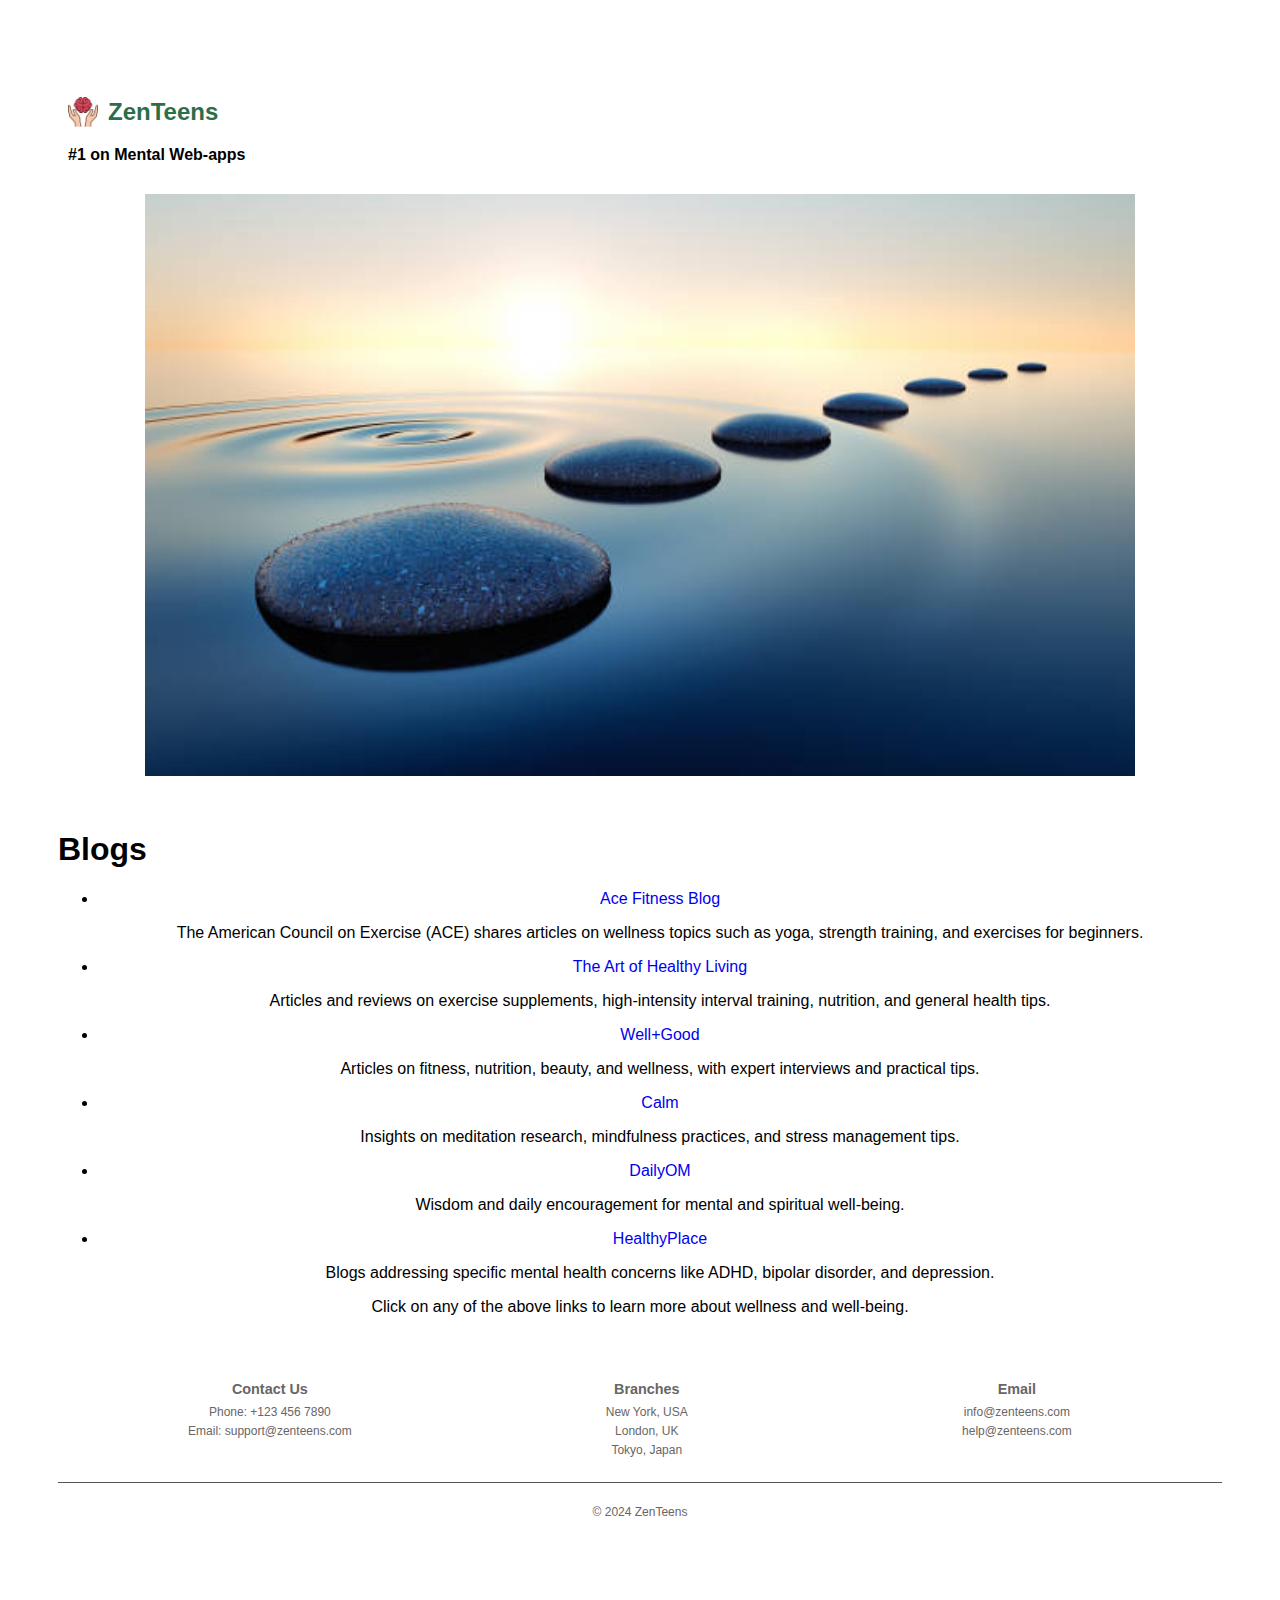
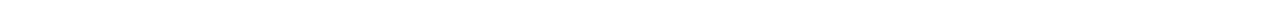
==== blog.html @ c9c42b81 "Update blog.html" ====
<!DOCTYPE html>
<html lang="en">
  <head>
    <meta charset="UTF-8" />
    <meta name="viewport" content="width=device-width, initial-scale=1.0" />
    <title>Wellness blogs</title>
    <link rel="stylesheet" href="styles.css" />
    <link rel="stylesheet" href="detox-styles.css" />
  </head>
  <body>
    <header>
      <img src="8171569.png" alt="Logo" class="site-logo" />
      <a href="index.html"><h2 class="site-title">ZenTeens</h2></a>
    </header>
    <div class="status">#1 on Mental Web-apps</div>

    <img src="blogs.jpeg" class ="main-image" alt="Logo" />

    <div class="title">
      <h1>Blogs</h1>
    </div>
    <ul>
        <li>
            <a href="https://www.acefitness.org/resources/pros/expert-articles/" target="_blank" rel="noopener noreferrer">Ace Fitness Blog</a>
            <p>The American Council on Exercise (ACE) shares articles on wellness topics such as yoga, strength training, and exercises for beginners.</p>
        </li>
        <li>
            <a href="https://artofhealthyliving.com/" target="_blank" rel="noopener noreferrer">The Art of Healthy Living</a>
            <p>Articles and reviews on exercise supplements, high-intensity interval training, nutrition, and general health tips.</p>
        </li>
        <li>
            <a href="https://www.wellandgood.com/" target="_blank" rel="noopener noreferrer">Well+Good</a>
            <p>Articles on fitness, nutrition, beauty, and wellness, with expert interviews and practical tips.</p>
        </li>
        <li>
            <a href="https://blog.calm.com/" target="_blank" rel="noopener noreferrer">Calm</a>
            <p>Insights on meditation research, mindfulness practices, and stress management tips.</p>
        </li>
        <li>
            <a href="https://www.dailyom.com/inspiration/" target="_blank" rel="noopener noreferrer">DailyOM</a>
            <p>Wisdom and daily encouragement for mental and spiritual well-being.</p>
        </li>
        <li>
            <a href="https://www.healthyplace.com/blogs" target="_blank" rel="noopener noreferrer">HealthyPlace</a>
            <p>Blogs addressing specific mental health concerns like ADHD, bipolar disorder, and depression.</p>
        </li>
    </ul>

    <p>Click on any of the above links to learn more about wellness and well-being.</p>
</body>


    
    <footer>
      <div class="footer-container">
        <div class="footer-section">
          <h4>Contact Us</h4>
          <p>Phone: +123 456 7890</p>
          <p>Email: support@zenteens.com</p>
        </div>

        <div class="footer-section">
          <h4>Branches</h4>
          <p>New York, USA</p>
          <p>London, UK</p>
          <p>Tokyo, Japan</p>
        </div>

        <div class="footer-section">
          <h4>Email</h4>
          <p>info@zenteens.com</p>
          <p>help@zenteens.com</p>
        </div>
      </div>

      <div class="footer-copyright">
        <p>&copy; 2024 ZenTeens</p>
      </div>
    </footer>
  </body>
</html>
---- styles.css ----
body {
    font-family: Arial, sans-serif;
    text-align: center;
    background-color: #ffffff;
    padding: 50px;
}

header {
    text-align: left;
    padding-left: 10px;
    padding-top: 20px;
    display: flex;  /* Use flexbox to align the image and text horizontally */
    align-items: center;  /* Vertically center the image and text */
  }
  
  .site-logo {
    width: 30px;  /* Adjust the size of the image */
    height: 30px; /* Adjust the size of the image */
    margin-right: 10px; /* Space between the image and text */
  }
  
  .site-title {
    font-size: 24px;
    font-weight: bold;
    color: #2c6e49;
  }
.status {
    text-align: left;
    padding-left: 10px;
    font-weight: bold;

}

.main-image{
    width: 85%;
    margin-top: 30px;
    margin-bottom: 30px;
}

.site-title {
    font-size: 24px;
    font-weight: bold;
    color: #2c6e49;
}

h1 {
    color: #000000;
}

.signup-btn {
    background-color: #4CAF50;
    color: white;
    border: none;
    padding: 15px 30px;
    font-size: 16px;
    cursor: pointer;
    border-radius: 5px;
}

.signup-btn:hover {
    background-color: #45a049;
}

a {
    display: block;
    text-decoration: none; /* Optional: Remove the default underline */
}

.features {
    display: flex;
    flex-wrap: wrap;
    justify-content: space-between;
    margin: 20px;
}

/* Style for each feature item */
.feature-item {
    width: calc(33.33% - 20px);  /* Each box takes up 33.33% of the row minus margin */
    padding-top: 10px; /* This ensures the box is square by setting the height equal to the width */
    margin: 10px;
    background-color: #cbe8cb;
    border-radius: 5px;
    box-shadow: 0 2px 5px rgba(0, 0, 0, 0.1);
    text-align: center;
    display: flex;
    justify-content: center; /* Center horizontally */
    align-items: center; /* Center vertically */
    min-height: 150px;  /* Ensure the box has a minimum height */
    color: black;
}

.feature-item:hover{
    background-color: #b2d4b2;
    box-shadow: 0 2px 10px rgba(0, 0, 0, 0.1);
}

.feature-item-heading {
    font-size: 24px;
    font-weight: bold;
}


/* Optional: Add responsiveness for smaller screens */
@media (max-width: 768px) {
    .feature-item {
        width: calc(50% - 20px); /* Items take up 50% of the row on smaller screens */
        padding-top: 50%; /* Keep them square */
    }
}

@media (max-width: 480px) {
    .feature-item {
        width: calc(100% - 20px); /* Items take up the full width on mobile screens */
        padding-top: 100%; /* Keep them square */
    }
}

footer {
    color: #686666;
    padding: 20px 0;
    text-align: center;
    font-size: 12px;
  }
  
  .footer-container {
    display: flex;
    justify-content: space-around;
    flex-wrap: wrap;
    padding: 10px 20px;
  }
  
  .footer-section {
    min-width: 150px;
  }
  
  .footer-section h4 {
    margin-bottom: 8px;
    font-size: 1.2em;
  }
  
  .footer-section p {
    margin: 5px 0;
  }
  
  .footer-copyright {
    text-align: center;
    margin-top: 10px;
    border-top: 1px solid #555;
    padding-top: 10px;
  }
---- detox-styles.css ----
.title{
    text-align: left;
    margin: 0px;
}

.intro{
    text-align: justify;
}

.intro-container{
    text-align: left;
    background-color: rgb(222, 230, 222);
    padding: 10px;
    border-radius: 5px;
    box-shadow: 5px 5px rgb(159, 194, 159);
}

.detox-steps{
    text-align: justify;
    margin-top: 20px;
}
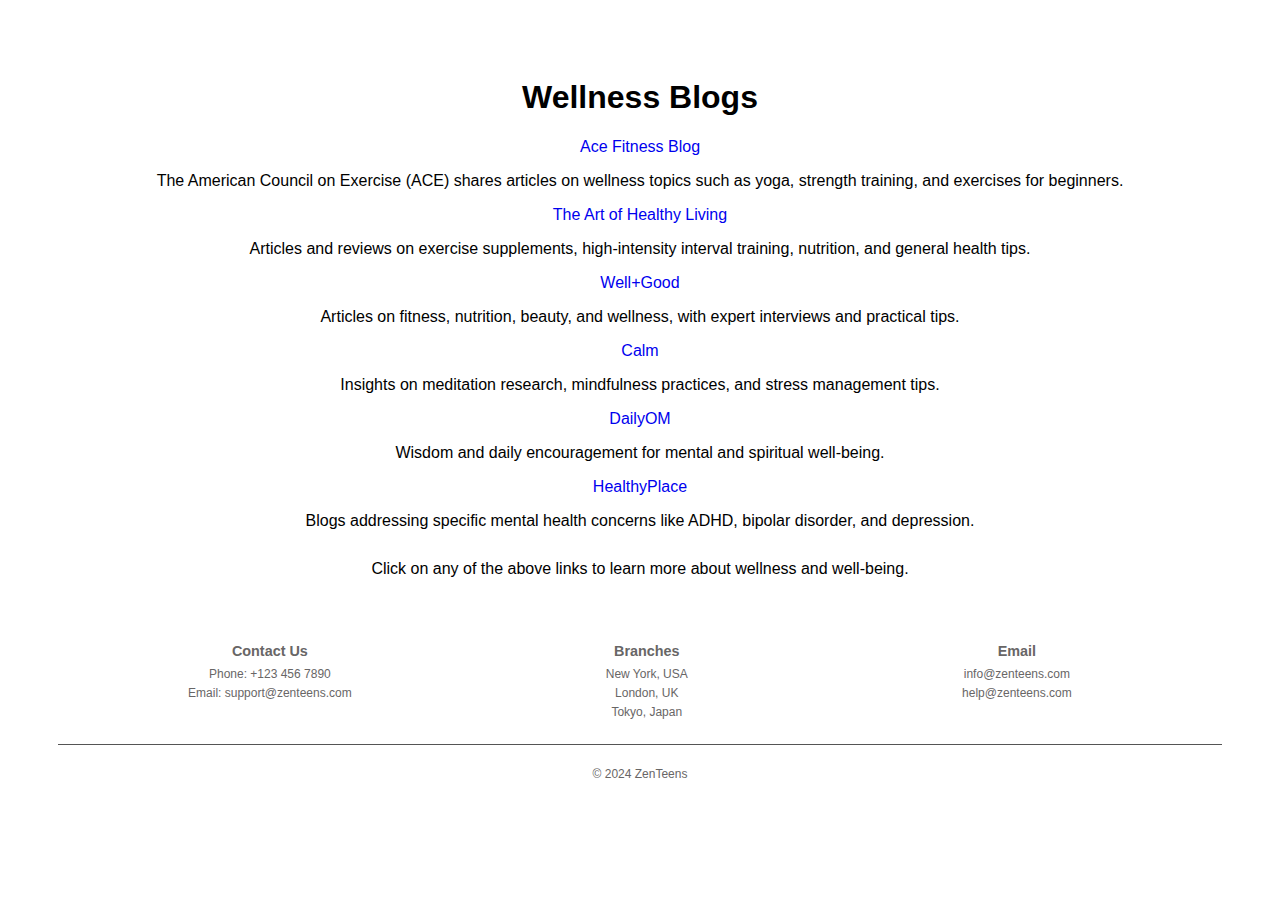
==== commit b7c5ead4: "Update blog.html" ====
--- a/blog.html
+++ b/blog.html
@@ -7,46 +7,42 @@
     <link rel="stylesheet" href="styles.css" />
     <link rel="stylesheet" href="detox-styles.css" />
   </head>
-  <body>
-    <header>
-      <img src="8171569.png" alt="Logo" class="site-logo" />
-      <a href="index.html"><h2 class="site-title">ZenTeens</h2></a>
-    </header>
-    <div class="status">#1 on Mental Web-apps</div>
+<body>
+    <h1>Wellness Blogs</h1>
 
-    <img src="blogs.jpeg" class ="main-image" alt="Logo" />
-
-    <div class="title">
-      <h1>Blogs</h1>
-    </div>
-    <ul>
-        <li>
+    <div class="blog-container">
+        <div class="blog-card">
             <a href="https://www.acefitness.org/resources/pros/expert-articles/" target="_blank" rel="noopener noreferrer">Ace Fitness Blog</a>
             <p>The American Council on Exercise (ACE) shares articles on wellness topics such as yoga, strength training, and exercises for beginners.</p>
-        </li>
-        <li>
+        </div>
+
+        <div class="blog-card">
             <a href="https://artofhealthyliving.com/" target="_blank" rel="noopener noreferrer">The Art of Healthy Living</a>
             <p>Articles and reviews on exercise supplements, high-intensity interval training, nutrition, and general health tips.</p>
-        </li>
-        <li>
+        </div>
+
+        <div class="blog-card">
             <a href="https://www.wellandgood.com/" target="_blank" rel="noopener noreferrer">Well+Good</a>
             <p>Articles on fitness, nutrition, beauty, and wellness, with expert interviews and practical tips.</p>
-        </li>
-        <li>
+        </div>
+
+        <div class="blog-card">
             <a href="https://blog.calm.com/" target="_blank" rel="noopener noreferrer">Calm</a>
             <p>Insights on meditation research, mindfulness practices, and stress management tips.</p>
-        </li>
-        <li>
+        </div>
+
+        <div class="blog-card">
             <a href="https://www.dailyom.com/inspiration/" target="_blank" rel="noopener noreferrer">DailyOM</a>
             <p>Wisdom and daily encouragement for mental and spiritual well-being.</p>
-        </li>
-        <li>
+        </div>
+
+        <div class="blog-card">
             <a href="https://www.healthyplace.com/blogs" target="_blank" rel="noopener noreferrer">HealthyPlace</a>
             <p>Blogs addressing specific mental health concerns like ADHD, bipolar disorder, and depression.</p>
-        </li>
-    </ul>
+        </div>
+    </div>
 
-    <p>Click on any of the above links to learn more about wellness and well-being.</p>
+    <p style="text-align:center; margin-top: 30px;">Click on any of the above links to learn more about wellness and well-being.</p>
 </body>
 
 
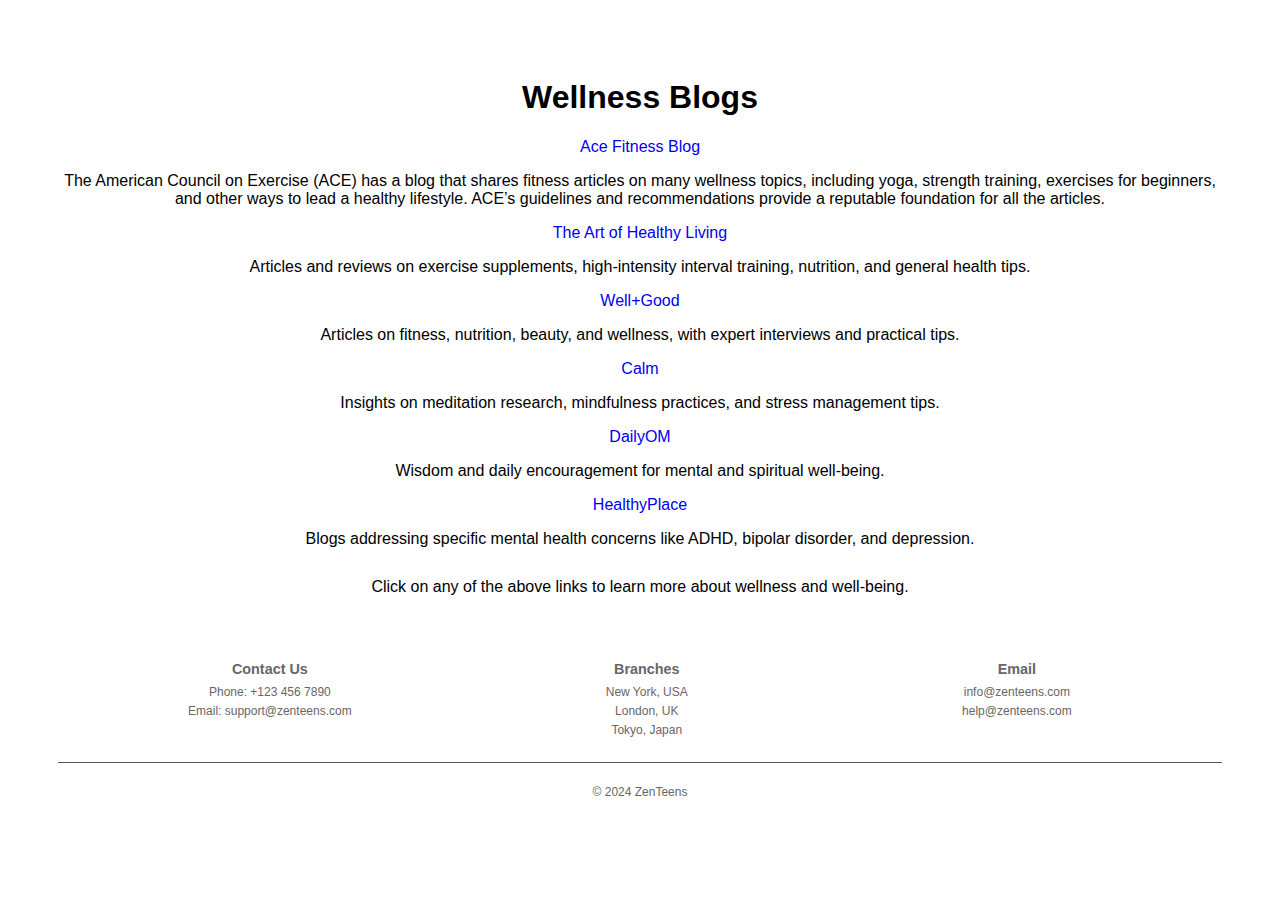
==== commit 54d9e5b4: "Update blog.html" ====
--- a/blog.html
+++ b/blog.html
@@ -13,7 +13,7 @@
     <div class="blog-container">
         <div class="blog-card">
             <a href="https://www.acefitness.org/resources/pros/expert-articles/" target="_blank" rel="noopener noreferrer">Ace Fitness Blog</a>
-            <p>The American Council on Exercise (ACE) shares articles on wellness topics such as yoga, strength training, and exercises for beginners.</p>
+            <p>The American Council on Exercise (ACE) has a blog that shares fitness articles on many wellness topics, including yoga, strength training, exercises for beginners, and other ways to lead a healthy lifestyle. ACE’s guidelines and recommendations provide a reputable foundation for all the articles.</p>
         </div>
 
         <div class="blog-card">
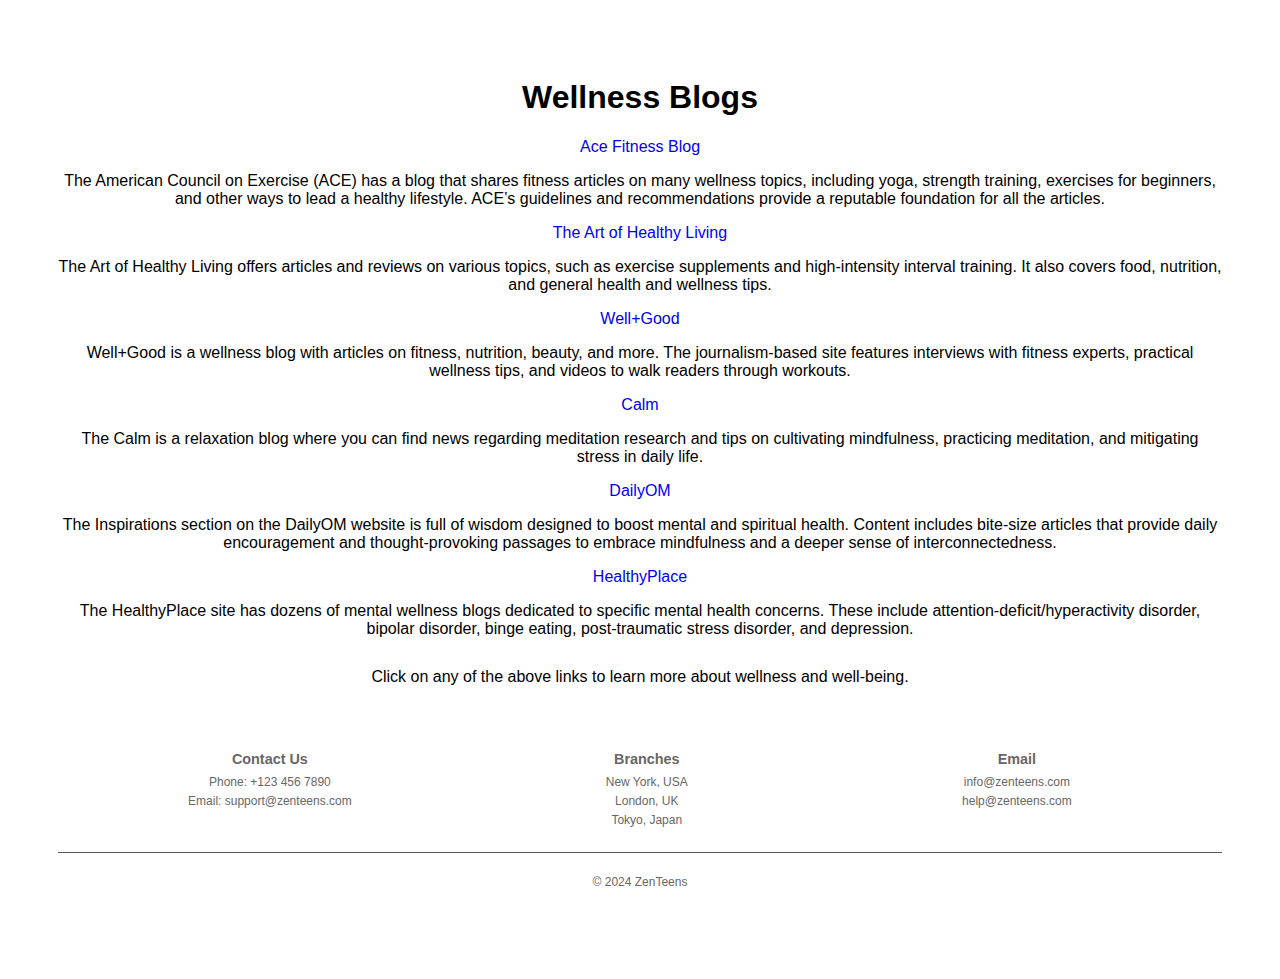
==== commit b616485a: "Update blog.html" ====
--- a/blog.html
+++ b/blog.html
@@ -18,27 +18,27 @@
 
         <div class="blog-card">
             <a href="https://artofhealthyliving.com/" target="_blank" rel="noopener noreferrer">The Art of Healthy Living</a>
-            <p>Articles and reviews on exercise supplements, high-intensity interval training, nutrition, and general health tips.</p>
+            <p>The Art of Healthy Living offers articles and reviews on various topics, such as exercise supplements and high-intensity interval training. It also covers food, nutrition, and general health and wellness tips.</p>
         </div>
 
         <div class="blog-card">
             <a href="https://www.wellandgood.com/" target="_blank" rel="noopener noreferrer">Well+Good</a>
-            <p>Articles on fitness, nutrition, beauty, and wellness, with expert interviews and practical tips.</p>
+            <p>Well+Good is a wellness blog with articles on fitness, nutrition, beauty, and more. The journalism-based site features interviews with fitness experts, practical wellness tips, and videos to walk readers through workouts.</p>
         </div>
 
         <div class="blog-card">
             <a href="https://blog.calm.com/" target="_blank" rel="noopener noreferrer">Calm</a>
-            <p>Insights on meditation research, mindfulness practices, and stress management tips.</p>
+            <p>The Calm is a relaxation blog where you can find news regarding meditation research and tips on cultivating mindfulness, practicing meditation, and mitigating stress in daily life.</p>
         </div>
 
         <div class="blog-card">
             <a href="https://www.dailyom.com/inspiration/" target="_blank" rel="noopener noreferrer">DailyOM</a>
-            <p>Wisdom and daily encouragement for mental and spiritual well-being.</p>
+            <p>The Inspirations section on the DailyOM website is full of wisdom designed to boost mental and spiritual health. Content includes bite-size articles that provide daily encouragement and thought-provoking passages to embrace mindfulness and a deeper sense of interconnectedness.</p>
         </div>
 
         <div class="blog-card">
             <a href="https://www.healthyplace.com/blogs" target="_blank" rel="noopener noreferrer">HealthyPlace</a>
-            <p>Blogs addressing specific mental health concerns like ADHD, bipolar disorder, and depression.</p>
+            <p>The HealthyPlace site has dozens of mental wellness blogs dedicated to specific mental health concerns. These include attention-deficit/hyperactivity disorder, bipolar disorder, binge eating, post-traumatic stress disorder, and depression.</p>
         </div>
     </div>
 
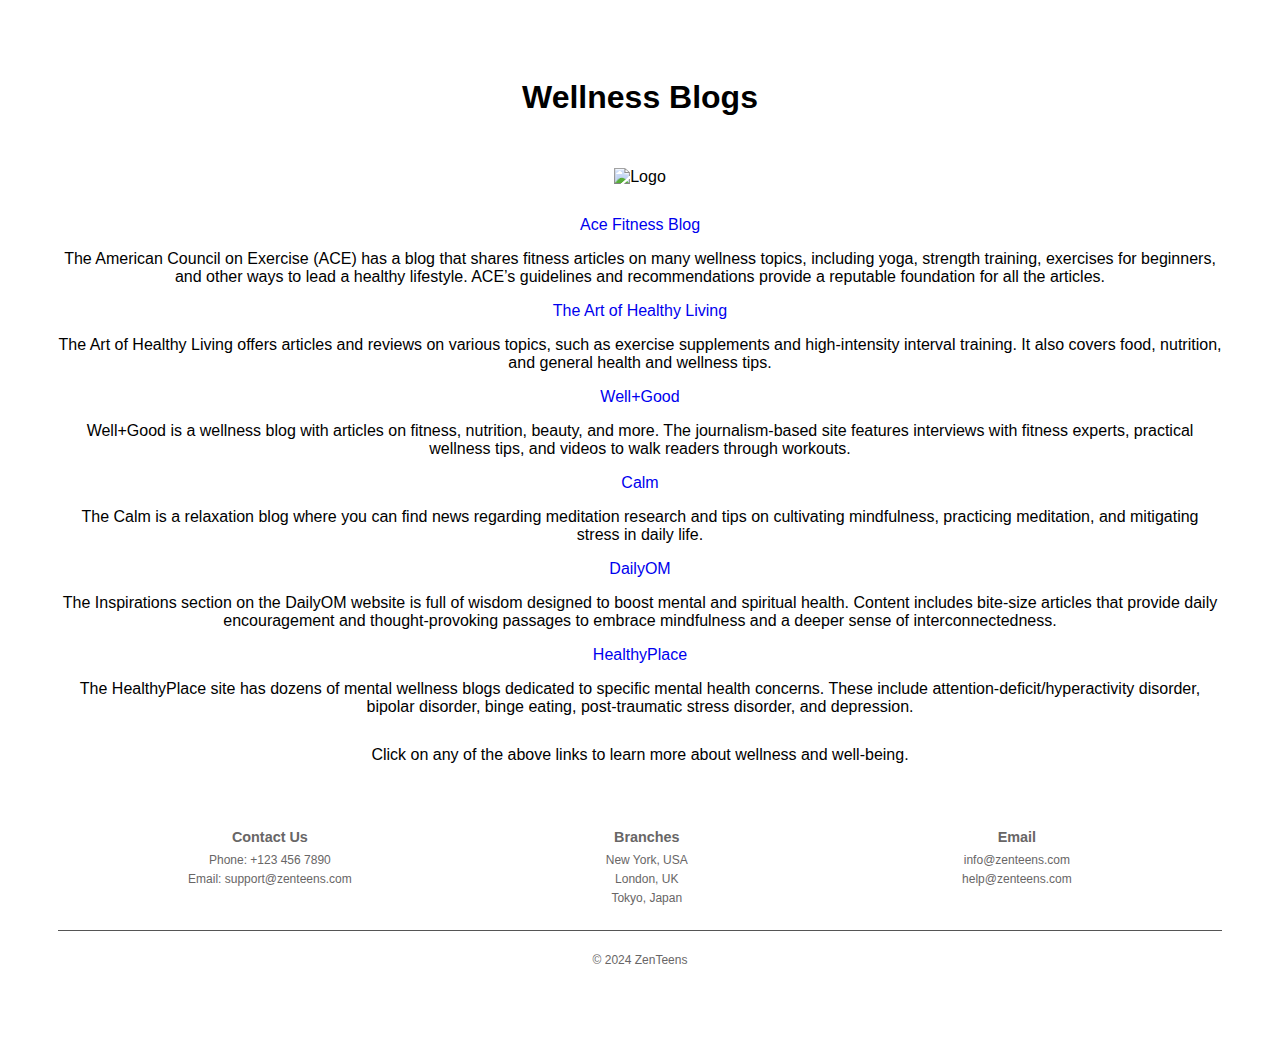
==== commit c1968d81: "Update blog.html" ====
--- a/blog.html
+++ b/blog.html
@@ -9,7 +9,7 @@
   </head>
 <body>
     <h1>Wellness Blogs</h1>
-
+ <img src="img/blogs.jpeg" class ="main-image" alt="Logo" />
     <div class="blog-container">
         <div class="blog-card">
             <a href="https://www.acefitness.org/resources/pros/expert-articles/" target="_blank" rel="noopener noreferrer">Ace Fitness Blog</a>
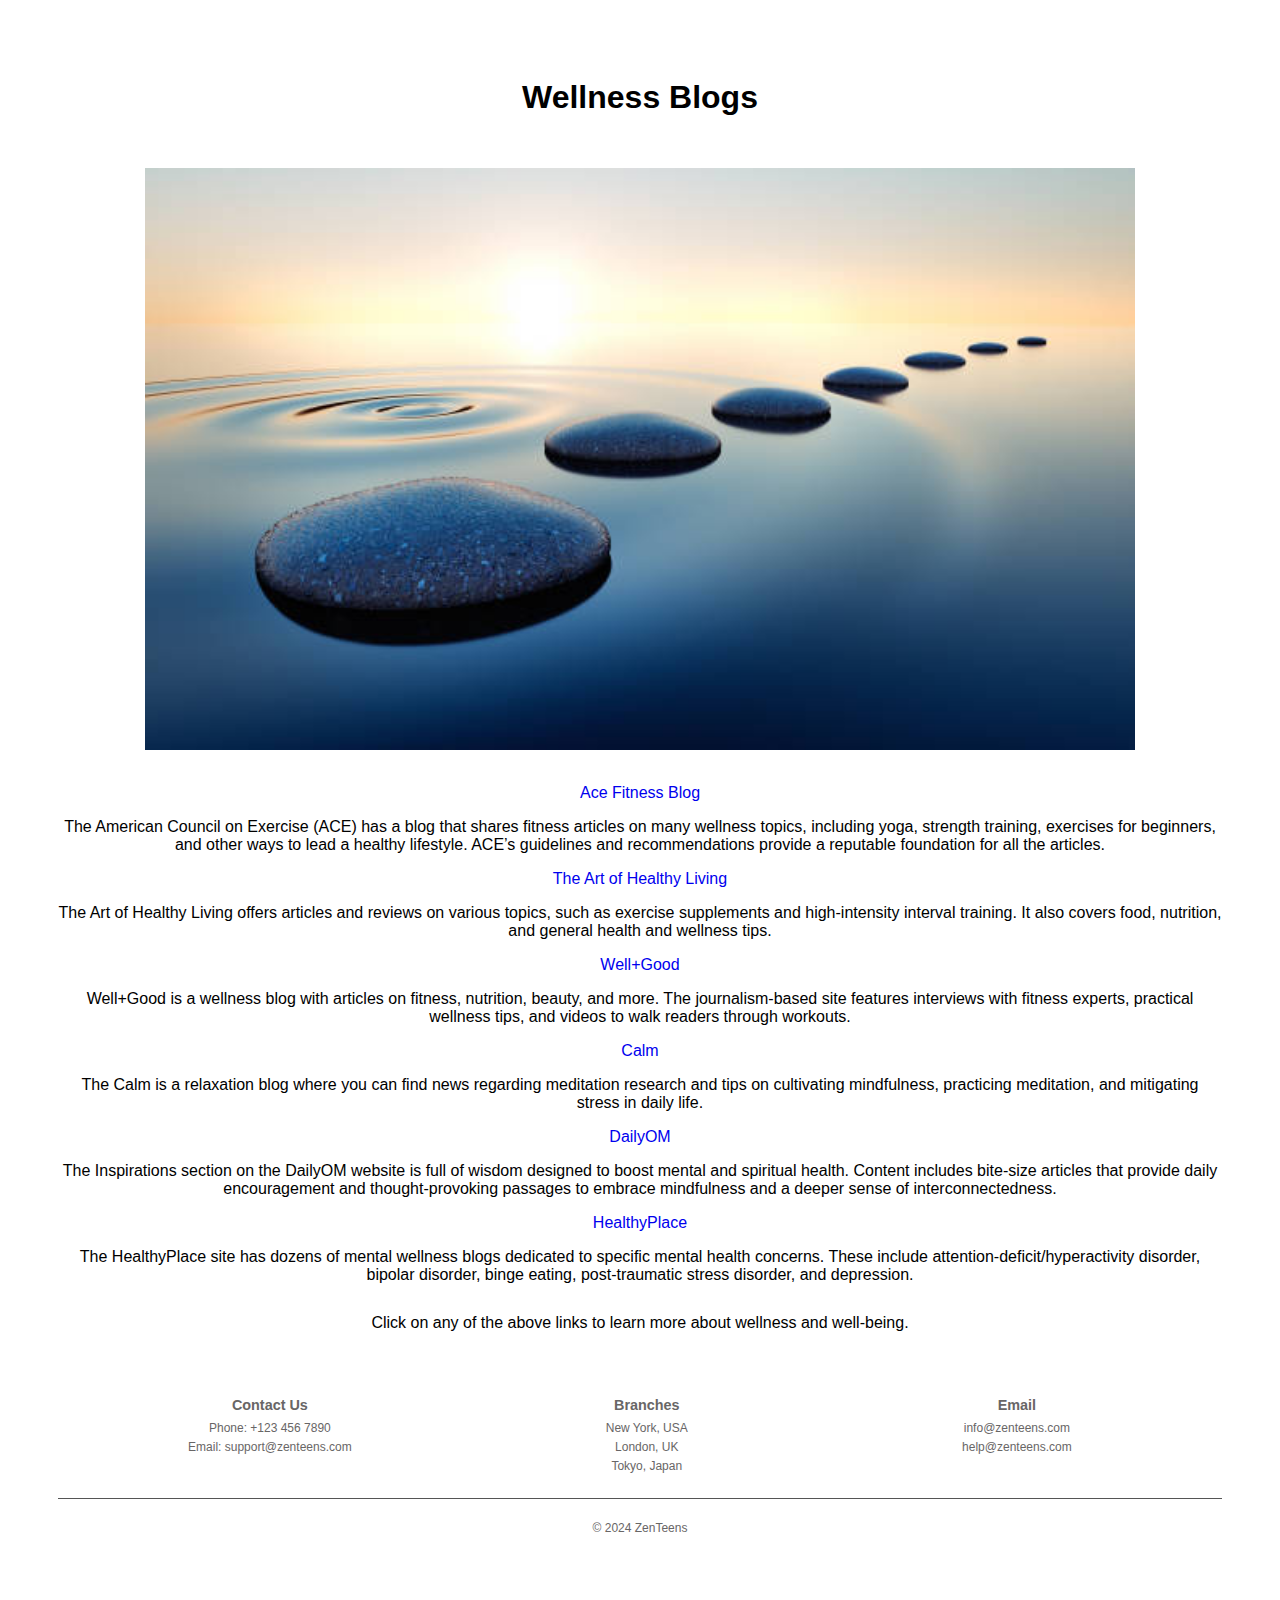
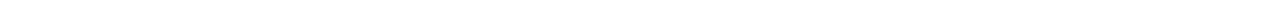
==== commit 4937cb18: "Update blog.html" ====
--- a/blog.html
+++ b/blog.html
@@ -9,7 +9,7 @@
   </head>
 <body>
     <h1>Wellness Blogs</h1>
- <img src="img/blogs.jpeg" class ="main-image" alt="Logo" />
+ <img src="blogs.jpeg" class ="main-image" alt="Logo" />
     <div class="blog-container">
         <div class="blog-card">
             <a href="https://www.acefitness.org/resources/pros/expert-articles/" target="_blank" rel="noopener noreferrer">Ace Fitness Blog</a>
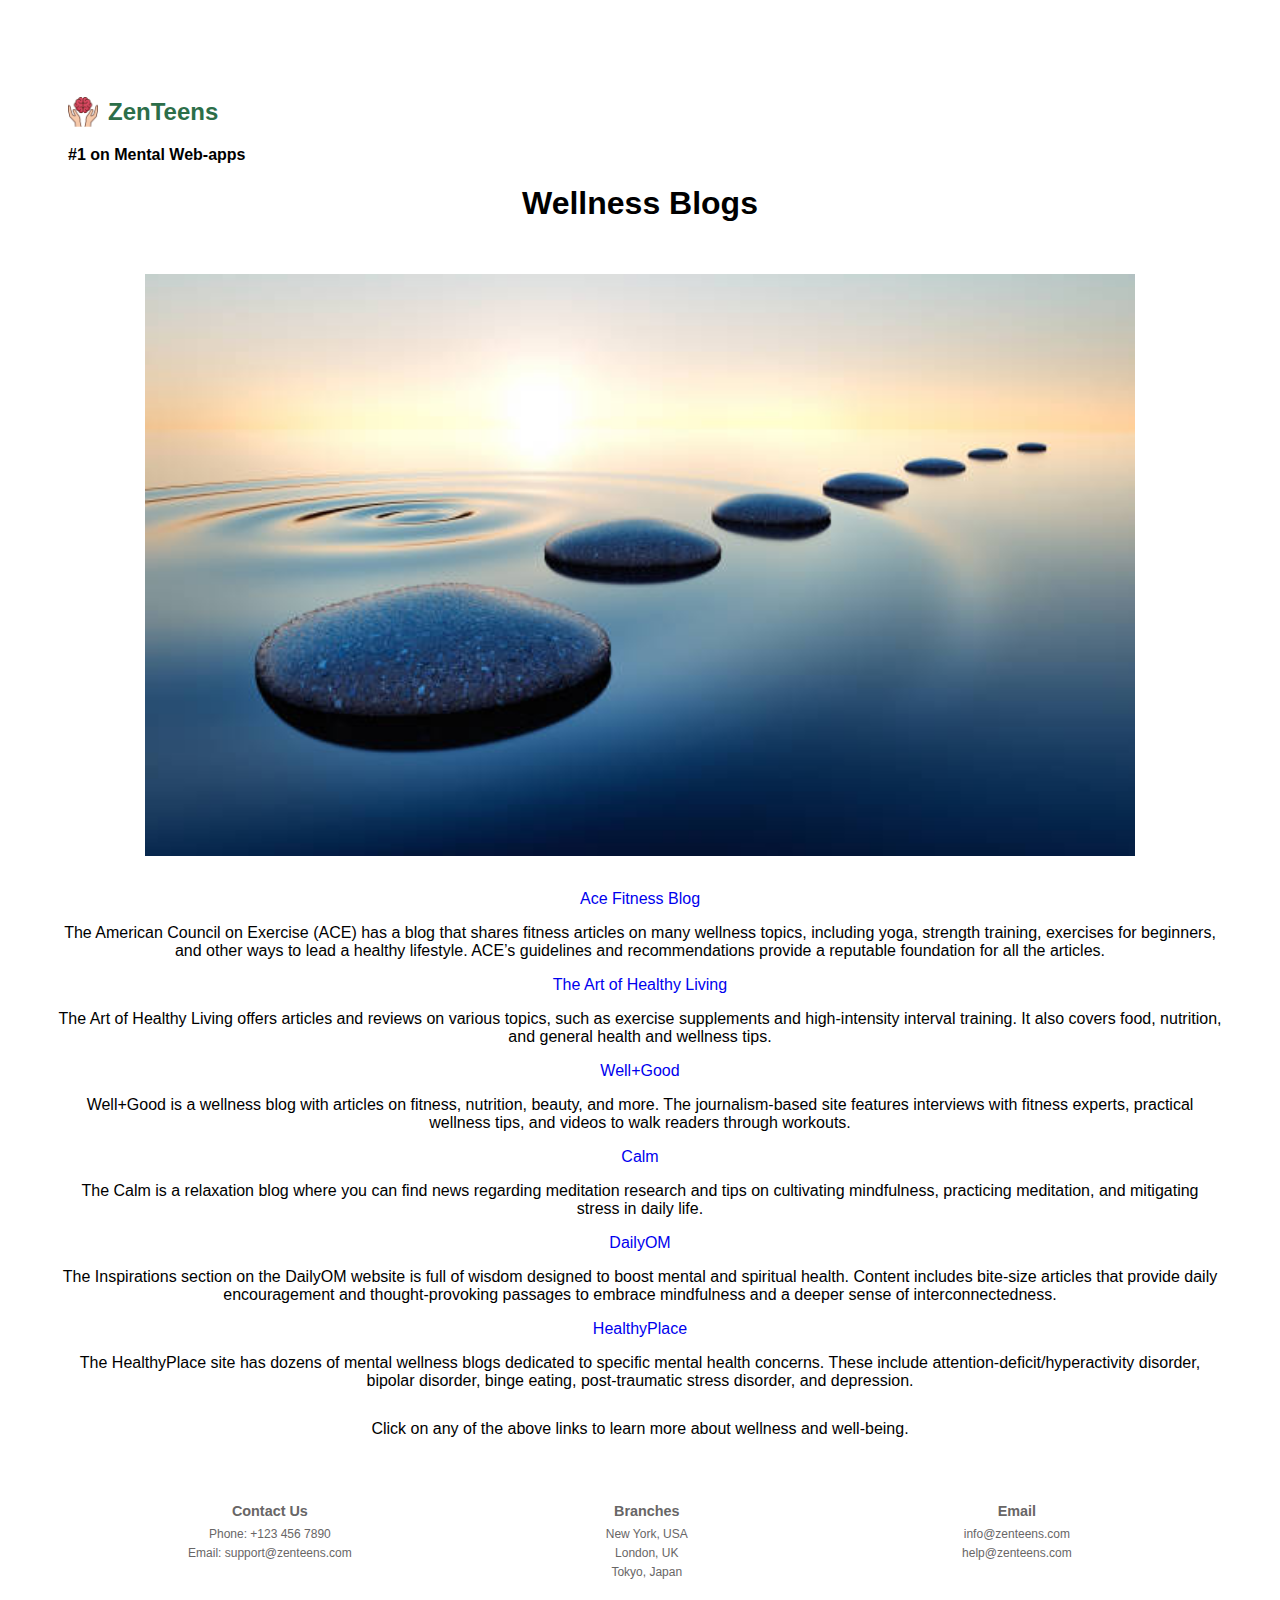
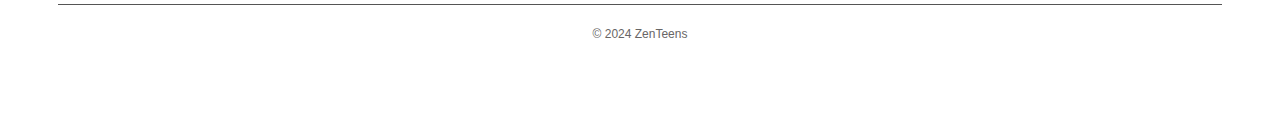
==== commit cef84986: "Update blog.html" ====
--- a/blog.html
+++ b/blog.html
@@ -8,6 +8,12 @@
     <link rel="stylesheet" href="detox-styles.css" />
   </head>
 <body>
+<header>
+      <img src="8171569.png" alt="Logo" class="site-logo" />
+      <a href="index.html"><h2 class="site-title">ZenTeens</h2></a>
+    </header>
+    <div class="status">#1 on Mental Web-apps</div>
+  
     <h1>Wellness Blogs</h1>
  <img src="blogs.jpeg" class ="main-image" alt="Logo" />
     <div class="blog-container">
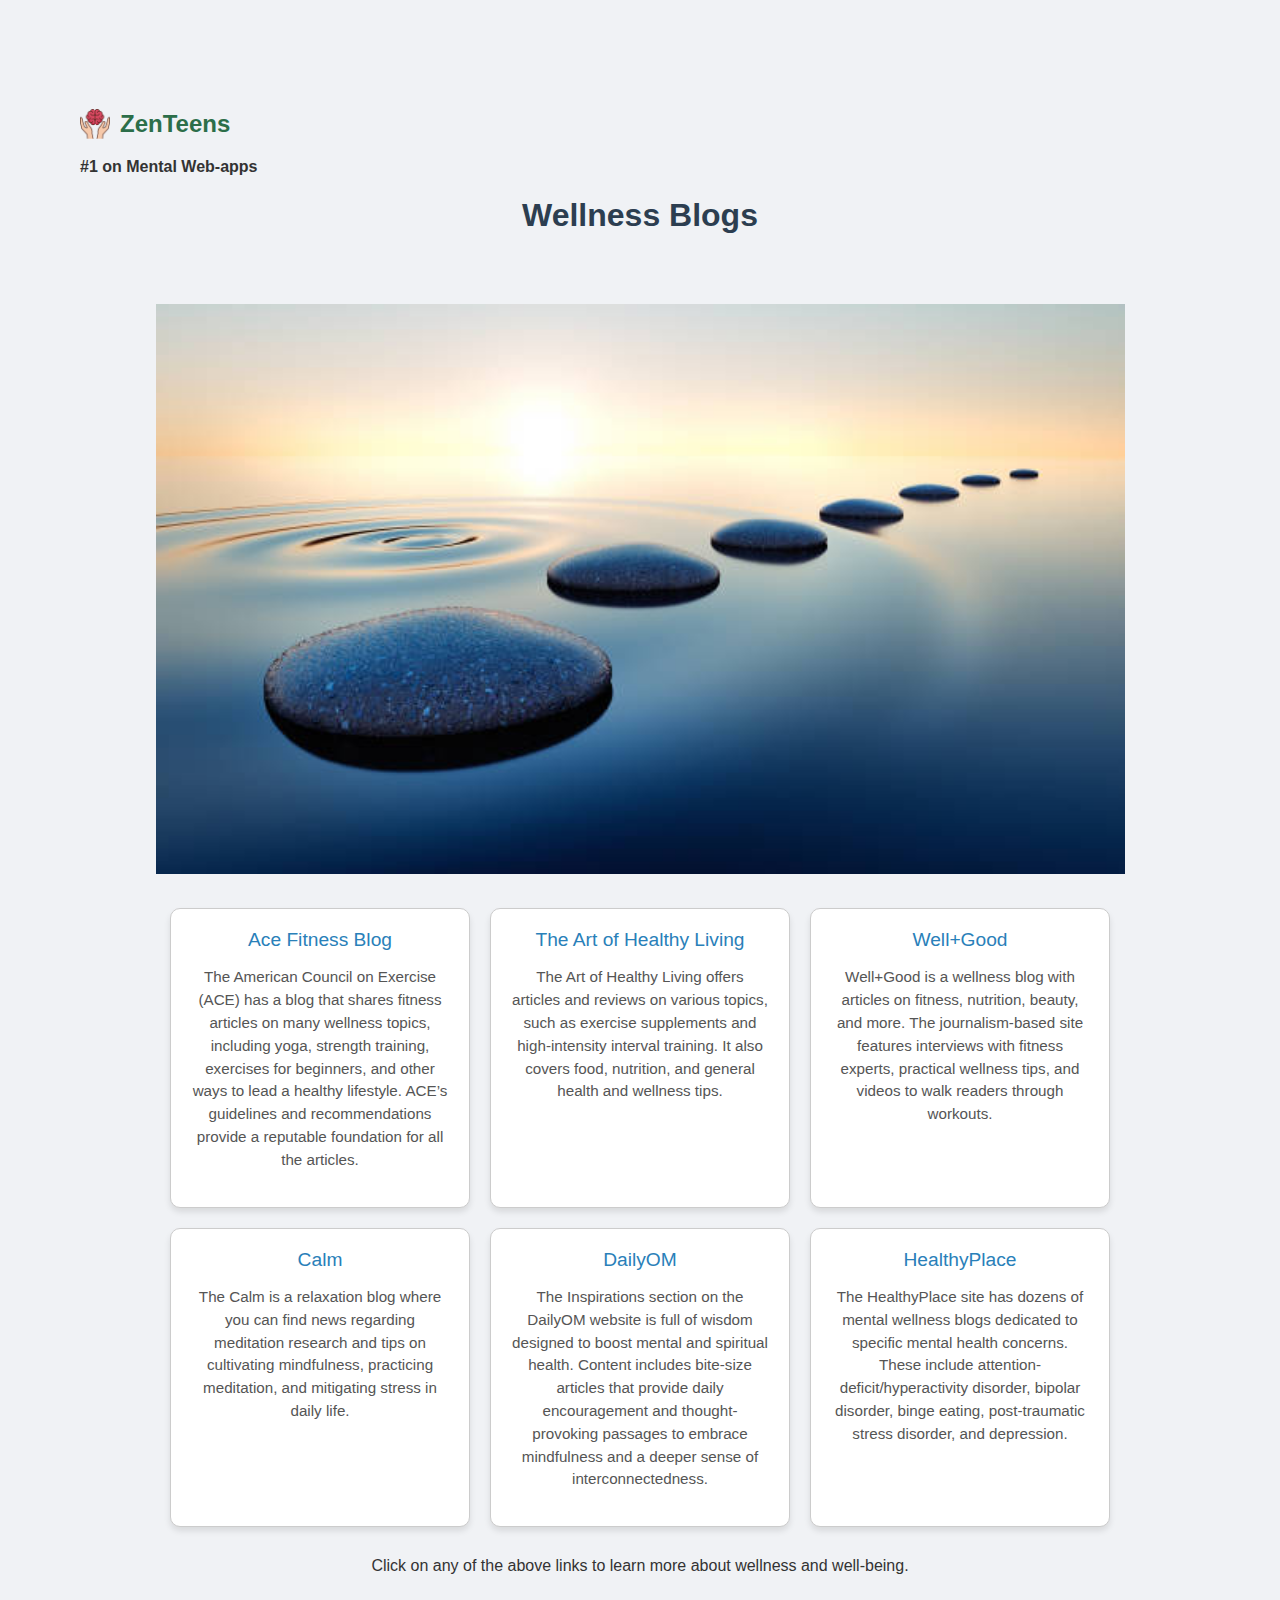
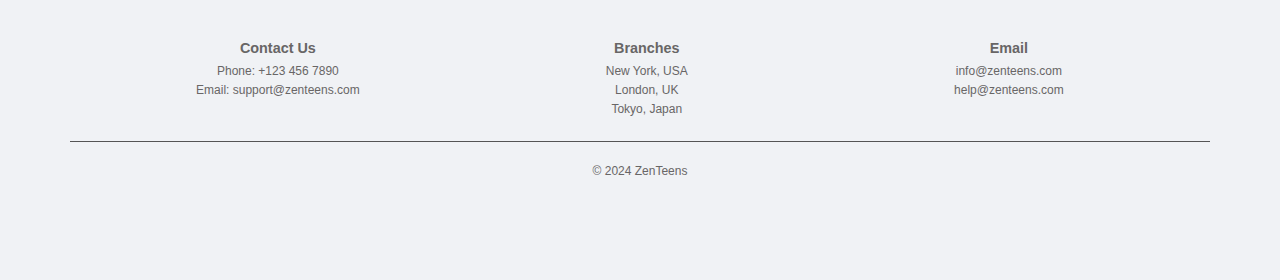
==== commit ef0c0da6: "Update blog.html" ====
--- a/blog.html
+++ b/blog.html
@@ -16,7 +16,52 @@
   
     <h1>Wellness Blogs</h1>
  <img src="blogs.jpeg" class ="main-image" alt="Logo" />
-    <div class="blog-container">
+    <style>
+        body {
+            font-family: 'Arial', sans-serif;
+            margin: 20px;
+            background-color: #f0f2f5;
+            color: #333;
+        }
+        h1 {
+            text-align: center;
+            color: #2c3e50;
+            margin-bottom: 40px;
+        }
+        .blog-container {
+            display: flex;
+            flex-wrap: wrap;
+            gap: 20px;
+            justify-content: center;
+        }
+        .blog-card {
+            background-color: #ffffff;
+            border: 1px solid #ccc;
+            border-radius: 10px;
+            box-shadow: 0 4px 6px rgba(0, 0, 0, 0.1);
+            width: 300px;
+            padding: 20px;
+            box-sizing: border-box;
+            transition: transform 0.3s ease;
+        }
+        .blog-card:hover {
+            transform: translateY(-10px);
+        }
+        .blog-card a {
+            text-decoration: none;
+            color: #2980b9;
+            font-size: 1.2em;
+            display: block;
+            margin-bottom: 10px;
+        }
+        .blog-card p {
+            font-size: 0.95em;
+            line-height: 1.5;
+            color: #555;
+        }
+    </style> 
+  
+  <div class="blog-container">
         <div class="blog-card">
             <a href="https://www.acefitness.org/resources/pros/expert-articles/" target="_blank" rel="noopener noreferrer">Ace Fitness Blog</a>
             <p>The American Council on Exercise (ACE) has a blog that shares fitness articles on many wellness topics, including yoga, strength training, exercises for beginners, and other ways to lead a healthy lifestyle. ACE’s guidelines and recommendations provide a reputable foundation for all the articles.</p>
